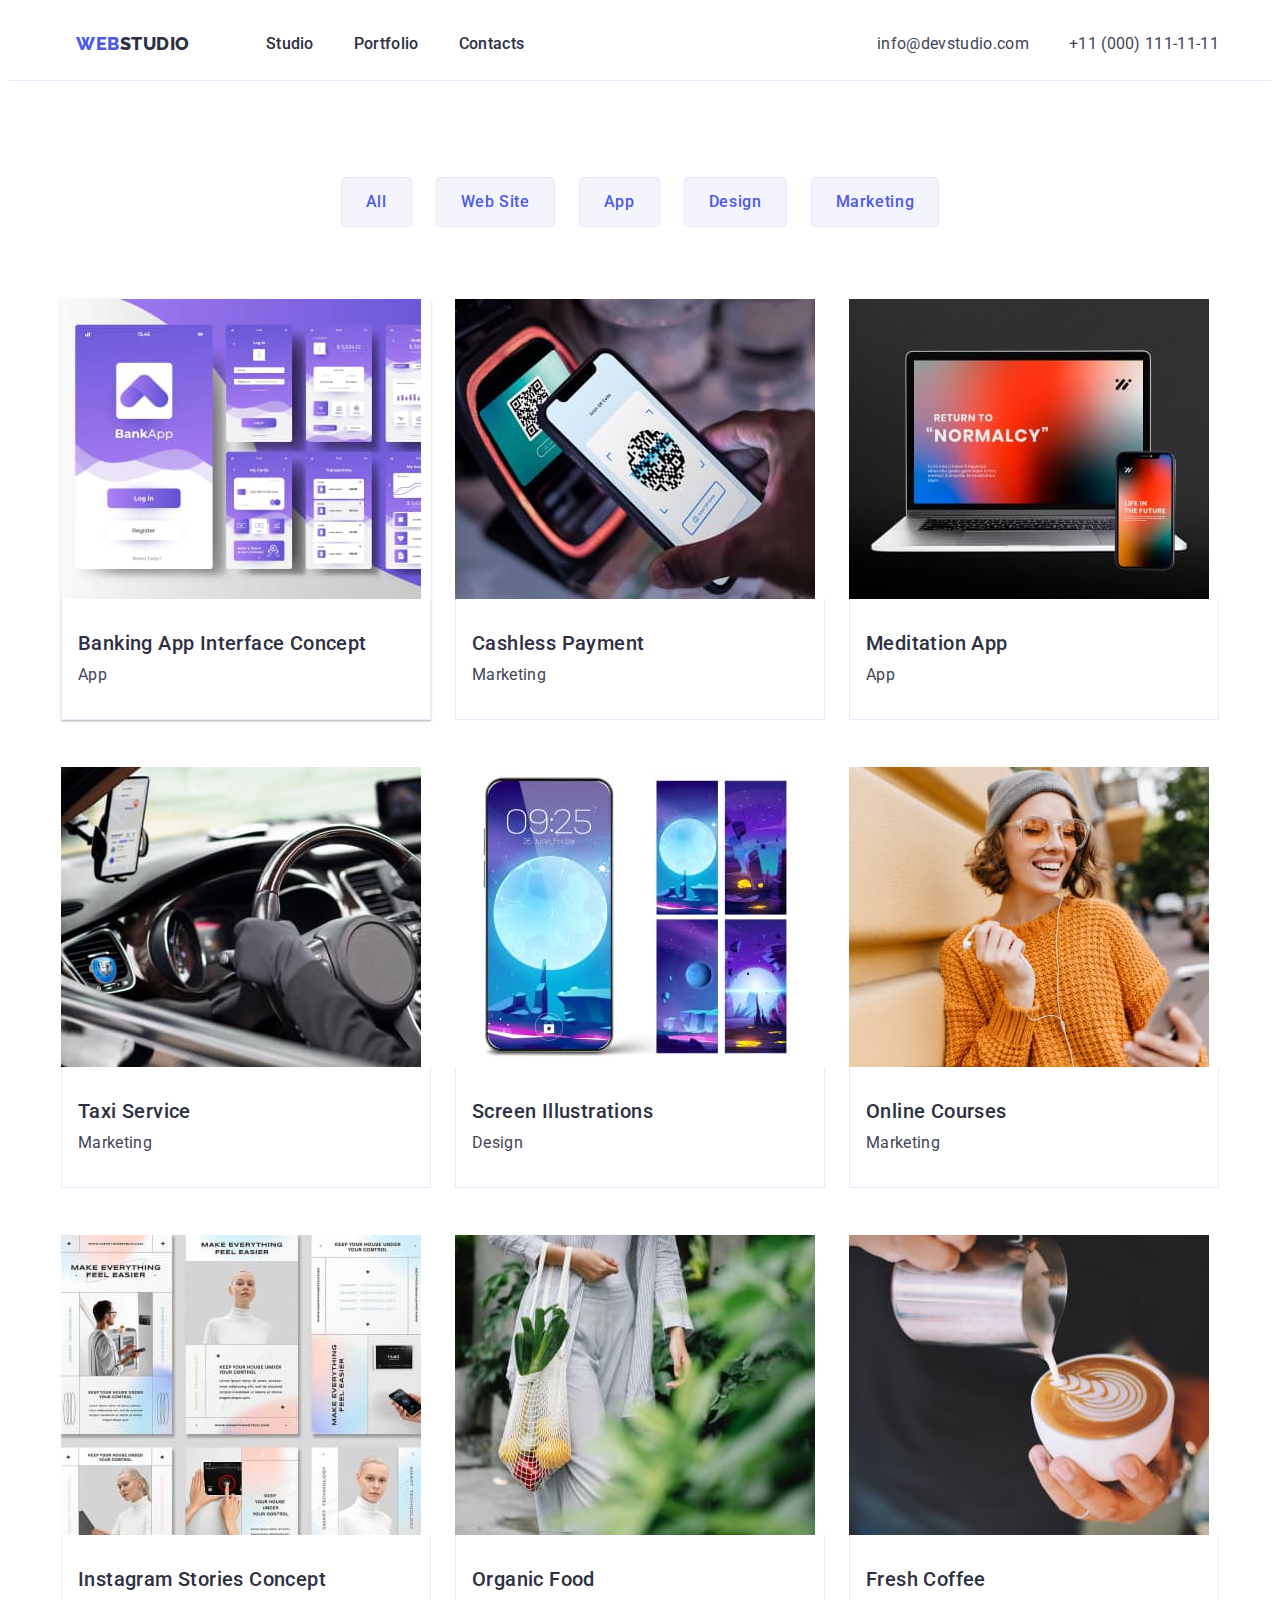
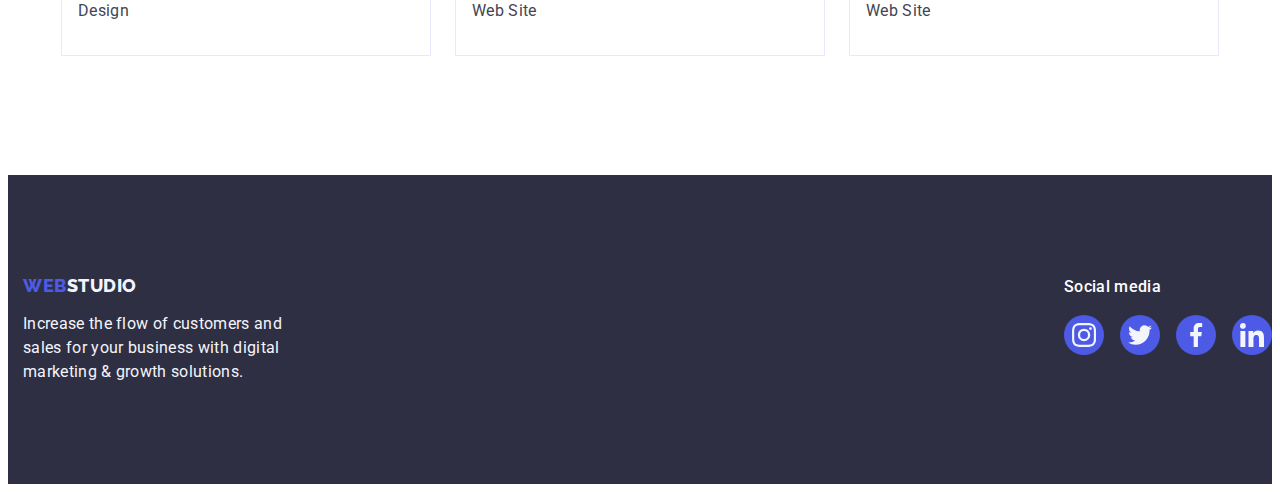
==== portfolio.html @ cdde1281 "продовження виконання дз" ====
<!DOCTYPE html>
<html lang="en">
  <head>
    <meta charset="UTF-8" />
    <meta name="viewport" content="width=device-width, initial-scale=1.0" />
    <title>Portfolio</title>
    <link
      rel="stylesheet"
      href="https://cdnjs.cloudflare.com/ajax/libs/modern-normalize/2.0.0/modern-normalize.min.css"
      integrity="sha512-4xo8blKMVCiXpTaLzQSLSw3KFOVPWhm/TRtuPVc4WG6kUgjH6J03IBuG7JZPkcWMxJ5huwaBpOpnwYElP/m6wg=="
      crossorigin="anonymous"
      referrerpolicy="no-referrer"
    />
    <link rel="stylesheet" href="./css/styles.css" />
    <link rel="preconnect" href="https://fonts.googleapis.com" />
    <link rel="preconnect" href="https://fonts.gstatic.com" crossorigin />
    <link
      href="https://fonts.googleapis.com/css2?family=Raleway:wght@800&family=Roboto:wght@400;500;700;900&display=swap"
      rel="stylesheet"
    />
  </head>
  <body>
    <!-- header -->
    <header class="header-box">
      <!-- navigation -->
      <div class="header-content container">
        <nav class="nav-box container">
          <a class="logo link" href="./index.html">Web<span class="logo-element">Studio</span></a>
          <ul class="nav-list list">
            <li>
              <a class="nav-link active link" href="./index.html">Studio</a>
            </li>
            <li>
              <a class="nav-link active link" href="./portfolio.html">Portfolio</a>
            </li>
            <li>
              <a class="nav-link active link" href="">Contacts</a>
            </li>
          </ul>
        </nav>

        <!-- contacts -->
        <address class="address">
          <ul class="list">
            <li class="address-items">
              <a class="address-link link" href="mailto:info@devstudio.com">info@devstudio.com</a>
            </li>
            <li>
              <a class="address-link link" href="tel:+110001111111">+11 (000) 111-11-11</a>
            </li>
          </ul>
        </address>
      </div>
    </header>

    <main>
      <section class="main-box">
        <div class="container">
          <h1 class="visually-hidden">Портфоліо</h1>
          <!-- filter -->
          <ul class="list-btn list">
            <li>
              <button class="filter-btn" type="button">All</button>
            </li>
            <li>
              <button class="filter-btn" type="button">Web Site</button>
            </li>
            <li>
              <button class="filter-btn" type="button">App</button>
            </li>
            <li>
              <button class="filter-btn" type="button">Design</button>
            </li>
            <li>
              <button class="filter-btn" type="button">Marketing</button>
            </li>
          </ul>

          <ul class="set-list list">
            <li class="set-items">
              <div set-box>
                <a href="" class="set-link link">
                  <img
                    src="./images/Portfolio-img/img1row1.jpg"
                    alt="Banking App Interface Concept"
                    width="360"
                  />
                  <div class="set-text">
                    <h2 class="main-title">Banking App Interface Concept</h2>
                    <p class="main-page">App</p>
                  </div>
                </a>
              </div>
            </li>
            <li class="set-items">
              <div set-box>
                <a href="" class="link">
                  <img
                    src="./images/Portfolio-img/img2row1.jpg"
                    alt="Cashless Payment"
                    width="360"
                  />
                  <div class="set-text">
                    <h2 class="main-title">Cashless Payment</h2>
                    <p class="main-page">Marketing</p>
                  </div>
                </a>
              </div>
            </li>
            <li class="set-items">
              <div set-box>
                <a href="" class="link">
                  <img src="./images/Portfolio-img/img3row1.jpg" alt="Meditation App" width="360" />
                  <div class="set-text">
                    <h2 class="main-title">Meditation App</h2>
                    <p class="main-page">App</p>
                  </div>
                </a>
              </div>
            </li>

            <li class="set-items">
              <div set-box>
                <a href="" class="link">
                  <img src="./images/Portfolio-img/img4row2.jpg" alt="Taxi Service" width="360" />
                  <div class="set-text">
                    <h2 class="main-title">Taxi Service</h2>
                    <p class="main-page">Marketing</p>
                  </div>
                </a>
              </div>
            </li>
            <li class="set-items">
              <div set-box>
                <a href="" class="link">
                  <img
                    src="./images/Portfolio-img/img5row2.jpg"
                    alt="Screen Illustrations"
                    width="360"
                  />
                  <div class="set-text">
                    <h2 class="main-title">Screen Illustrations</h2>
                    <p class="main-page">Design</p>
                  </div>
                </a>
              </div>
            </li>
            <li class="set-items">
              <div set-box>
                <a href="" class="link">
                  <img src="./images/Portfolio-img/img6row2.jpg" alt="Online Courses" width="360" />
                  <div class="set-text">
                    <h2 class="main-title">Online Courses</h2>
                    <p class="main-page">Marketing</p>
                  </div>
                </a>
              </div>
            </li>

            <li class="set-items">
              <div set-box>
                <a href="" class="link">
                  <img
                    src="./images/Portfolio-img/img7row3.jpg"
                    alt="Instagram Stories Concept"
                    width="360"
                  />
                  <div class="set-text">
                    <h2 class="main-title">Instagram Stories Concept</h2>
                    <p class="main-page">Design</p>
                  </div>
                </a>
              </div>
            </li>
            <li class="set-items">
              <div set-box>
                <a href="" class="link">
                  <img src="./images/Portfolio-img/img8row3.jpg" alt="Organic Food" width="360" />
                  <div class="set-text">
                    <h2 class="main-title">Organic Food</h2>
                    <p class="main-page">Web Site</p>
                  </div>
                </a>
              </div>
            </li>
            <li class="set-items">
              <div set-box>
                <a href="" class="link">
                  <img src="./images/Portfolio-img/img9row3.jpg" alt="Fresh Coffee" width="360" />
                  <div class="set-text">
                    <h2 class="main-title">Fresh Coffee</h2>
                    <p class="main-page">Web Site</p>
                  </div>
                </a>
              </div>
            </li>
          </ul>
        </div>
      </section>
    </main>

    <footer class="foot">
      <div class="footer-content">
        <div class="footer-box container">
          <a class="logo-foot link" href="./index.html"
            >Web<span class="word-color">Studio</span></a
          >
          <p class="foot-page"
            >Increase the flow of customers and sales for your business with digital marketing &
            growth solutions.</p
          >
        </div>
        <div class="">
          <p class="social-page">Social media</p>
          <ul class="footer-list list">
            <li class="footer-item">
              <a class="footer-link" href="" target="_blank" rel="noopener no-referrer">
                <svg class="footer-icon" width="24px" height="24px">
                  <use href="./images/icons.svg#icon-instagram"></use>
                </svg>
              </a>
            </li>
            <li class="footer-item">
              <a class="footer-link" href="" target="_blank" rel="noopener no-referrer">
                <svg class="footer-icon" width="24px" height="24px">
                  <use href="./images/icons.svg#icon-twitter"></use>
                </svg>
              </a>
            </li>
            <li class="footer-item">
              <a class="footer-link" href="" target="_blank" rel="noopener no-referrer">
                <svg class="footer-icon" width="24px" height="24px">
                  <use href="./images/icons.svg#icon-facebook"></use>
                </svg>
              </a>
            </li>
            <li class="footer-item">
              <a class="footer-link" href="" target="_blank" rel="noopener no-referrer">
                <svg class="footer-icon" width="24px" height="24px">
                  <use href="./images/icons.svg#icon-linkedin"></use>
                </svg>
              </a>
            </li>
          </ul>
        </div>
      </div>
    </footer>
  </body>
</html>
---- css/styles.css ----
:root {
  --dark: #2e2f42;
  --text: #434455;
  --main-background-color: #e5e5e5;
  --light: #f4f4fd;
  --white-background: #ffffff;
  --primary-brand: #4d5ae5;
  --pressed-state: #404bbf;
  --cornflower: #e7e9fc;
  --lightslate: #8e8f99;
  --grey: rgba(46, 47, 66, 0.7);
  --ocean: #404bbf;
  --pressed-state-icon: #31d0aa;
}

h1,
h2,
h3,
h4,
h5,
h6,
p,
ul {
  margin: 0;
  padding: 0;
}

body {
  font-family: 'Roboto', sans-serif;
  color: var(--text);
  background-color: var(--white-background);
}
.container {
  width: 1158px;
  margin: 0 auto;
  padding-right: 15px;
  padding-left: 15px;
}
img {
  display: block;
}
.logo {
  font-family: 'Raleway', sans-serif;
  font-style: normal;
  font-weight: 800;
  font-size: 18px;
  line-height: 1.17;
  letter-spacing: 0.03em;
  text-transform: uppercase;
  color: var(--primary-brand);
  margin-right: 76px;
}
.logo-element {
  color: var(--dark);
}
.logo-foot {
  font-family: 'Raleway', sans-serif;
  font-style: normal;
  font-weight: 800;
  font-size: 18px;
  line-height: 1.17;
  letter-spacing: 0.03em;
  text-transform: uppercase;
  color: var(--primary-brand);
  display: inline-block;
  margin-bottom: 16px;
}
.link {
  text-decoration: none;
}
.nav-box {
  display: flex;
  align-items: center;
  flex-direction: row;
}
.nav-link {
  font-weight: 500;
  font-size: 16px;
  line-height: 1.5;
  letter-spacing: 0.02em;
  color: var(--dark);
  margin-right: 40px;
  padding: 24px 0;
  position: relative;
  /*  
  transition-property: color;
  transition-duration: 250ms;
  transition-timing-function: cubic-bezier(0.4, 0, 0.2, 1);
*/
}
.nav-link:last-child {
  margin-right: 0;
}
.nav-link:hover,
.nav-link:focus {
  color: var(--pressed-state);
}
.nav-link.active::after {
  content: '';
  position: absolute;
  bottom: -1px;
  left: 0;
  height: 4px;
  display: block;
  transition: color 250ms cubic-bezier(0.4, 0, 0.2, 1);
  border-radius: 2px;
  background-color: var(--pressed-state);
}

.list {
  list-style-type: none;
  display: flex;
}
.address {
  font-style: normal;
  align-self: center;
  flex-shrink: 0;
}
.address-link {
  font-size: 16px;
  line-height: 1.5;
  font-weight: 400;
  letter-spacing: 0.02em;
  color: var(--text);
}
.address-link:hover,
.address-link:focus {
  color: var(--pressed-state);
}
.address-items {
  margin-right: 40px;
  align-items: baseline;
}
.address-items:last-child {
  margin-right: 0;
}

/* main */
.main {
  background-color: var(--main-background-color);
}
.hero {
  background-color: var(--dark);
  padding: 188px 0;
  margin: 0 auto;
  max-width: 1440px;
  background-image: linear-gradient(var(--grey), var(--grey)), url(../images/people-office.jpg);
  background-repeat: no-repeat;
  background-position: center;
  background-size: cover;
  text-align: center;
}
.hero-title {
  font-weight: 700;
  font-size: 56px;
  line-height: 1.07;
  text-align: center;
  letter-spacing: 0.02em;
  color: var(--white-background);
  display: block;
  max-width: 496px;
  height: 120px;
  margin-right: auto;
  margin-left: auto;
  margin-bottom: 48px;
}

.btn {
  font-family: 'Roboto', sans-serif;
  font-style: normal;
  font-weight: 500;
  font-size: 16px;
  line-height: 1.5;
  letter-spacing: 0.04em;
  background: var(--primary-brand);
  color: var(--white-background);
  cursor: pointer;
  display: block;
  margin: 0 auto;
  min-width: 169px;
  height: 56px;
  border: none;
  border-radius: 4px;
}
.btn:hover,
.btn:focus {
  background-color: var(--pressed-state);
}
.visually-hidden {
  position: absolute;
  width: 1px;
  height: 1px;
  margin: -1px;
  border: 0;
  padding: 0;

  white-space: nowrap;
  clip-path: inset(100%);
  clip: rect(0 0 0 0);
  overflow: hidden;
}
.feature {
  padding: 120px 0;
}
.feature-list {
  display: flex;
  gap: 24px;
}
.feature-list:last-child {
  margin-right: 0;
}
.feature-items {
  width: calc((100% - 72px) / 4);
  gap: 24px;
}
.feature-title {
  font-weight: 500;
  font-size: 20px;
  line-height: 1.2;
  letter-spacing: 0.02em;
  color: var(--dark);
  margin-bottom: 8px;
}
.feature-page {
  font-size: 16px;
  line-height: 1.5;
  letter-spacing: 0.02em;
  color: var(--text);
}
.feature-icons {
  width: 264px;
  height: 112px;
  display: flex;
  justify-content: center;
  align-items: center;
  flex-shrink: 0;
  border-radius: 4px;
  background-color: var(--light);
  margin-bottom: 8px;
}
.work {
  padding-bottom: 120px;
}
.work-title {
  font-size: 36px;
  line-height: 1.11;
  text-align: center;
  letter-spacing: 0.02em;
  text-transform: capitalize;
  color: var(--dark);
  margin-bottom: 72px;
}
.work-items {
  margin-right: 24px;
  gap: 24px;
}
.work-items:last-child {
  margin-right: 0;
}
.work-img {
  width: calc((100% - 48px) / 3);
}
.team {
  background-color: var(--light);
  padding: 120px 0;
  display: flex;
}
.team-title {
  font-size: 36px;
  line-height: 1.11;
  text-align: center;
  letter-spacing: 0.02em;
  text-transform: capitalize;
  color: var(--dark);
  margin-bottom: 72px;
}
.fon {
  background-color: var(--white-background);
  width: calc((100% - 72px) / 4);
  border-radius: 0px 0px 4px 4px;
  box-shadow: 0px 1px 6px rgba(46, 47, 66, 0.08), 0px 1px 1px rgba(46, 47, 66, 0.16),
    0px 2px 1px rgba(46, 47, 66, 0.08);
}
.employe {
  padding-top: 32px;
  padding-bottom: 32px;
}
.team-name {
  font-weight: 500;
  font-size: 20px;
  line-height: 1.2;
  letter-spacing: 0.02em;
  color: var(--dark);
  text-align: center;
  margin-bottom: 8px;
}
.team-page {
  font-size: 16px;
  line-height: 1.5;
  letter-spacing: 0.02em;
  color: var(--text);
  text-align: center;
  margin-bottom: 8px;
}
.social-list {
  display: flex;
  gap: 24px;
  justify-content: center;
}
.social-link {
  /*  */
  width: 100%;
  height: 100%;
  background-color: var(--primary-brand);
  border-radius: 50%;
  display: flex;
  align-items: center;
  justify-content: center;

  /*  
  padding: 12px;
*/
}
.social-link:hover,
.social-link:focus {
  background-color: var(--ocean);
}
.social-item {
  width: 40px;
  height: 40px;
}

.social-icon {
  /*  
  color: var(--light);
  border-radius: 50%;
  padding: 12px;
*/
  fill: var(--light);
}

/* portfolio-html */
.main-box {
  padding: 96px 0 120px 0;
}
.list-btn {
  justify-content: center;
  gap: 24px;
  margin-bottom: 72px;
}
.list-btn:last-child {
  margin-right: 0;
}
.filter-btn {
  font-family: 'Roboto', sans-serif;
  font-weight: 500;
  font-size: 16px;
  line-height: 1.5;
  text-align: center;
  letter-spacing: 0.04em;
  cursor: pointer;
  color: var(--primary-brand);
  background-color: var(--light);
  padding: 12px 24px;
  border: 1px solid var(--cornflower);
  border-radius: 4px;
  transition: color 250ms cubic-bezier(0.4, 0, 0.2, 1),
    background-color 250ms cubic-bezier(0.4, 0, 0.2, 1),
    border-color 250ms cubic-bezier(0.4, 0, 0.2, 1), box-shadow 250ms cubic-bezier(0.4, 0, 0.2, 1);
}
.filter-btn:hover,
.filter-btn:focus {
  color: var(--white-background);
  background-color: var(--pressed-state);
  border: 1px solid transparent;
  box-shadow: зі значенням 0px 3px 1px rgba(0, 0, 0, 0.1), 0px 2px 1px rgba(0, 0, 0, 0.08),
    0px 2px 2px rgba(0, 0, 0, 0.12);
}

.set-box {
  position: relative;
  overflow: hidden;
}
.set-list {
  flex-wrap: wrap;
  column-gap: 24px;
  row-gap: 48px;
  padding: 0;
}
.set-items {
  width: calc((100% - 48px) / 3);
  height: 420px;
  flex-direction: column;
  align-items: flex-start;
  flex-shrink: 0;
  background: var(--white-background);
}
.set-link {
  display: block;
  box-shadow: 0px 1px 6px rgba(46, 47, 66, 0.08), 0px 1px 1px rgba(46, 47, 66, 0.16),
    0px 2px 1px rgba(46, 47, 66, 0.08);
  transition: box-shadow 250ms cubic-bezier(0.4, 0, 0.2, 1);
}
.set-text {
  padding: 32px 16px;
  flex-direction: column;
  justify-content: center;
  align-items: flex-start;
  gap: 8px;
  align-self: stretch;
  border: 1px solid var(--cornflower);
  border-top: none;
  margin-bottom: 8px;
}
.main-title {
  font-weight: 500;
  font-size: 20px;
  line-height: 1.2;
  letter-spacing: 0.02em;
  color: var(--dark);
  margin-bottom: 8px;
}
.main-page {
  font-size: 16px;
  line-height: 1.5;
  letter-spacing: 0.02em;
  color: var(--text);
  /*
  position: absolute;
  top: 0;
  padding: 40px 32px;
    
  background-color: var(--primary-brand);
  height: 100%;
  width: 100%;
  transform: translateY(100%);
  transition: transform 250ms cubic-bezier(0.4, 0, 0.2, 1);
*/
}
.main-page:hover {
}
.team-box {
  flex-wrap: wrap;
  flex-shrink: 0;
  gap: 24px;
}
.team-box:last-child {
  margin-right: 0;
}

.customers {
  /*  */
  display: block;
  padding-top: 120px;
  padding-bottom: 120px;
}

.customers-title {
  font-size: 36px;
  line-height: 1.11;
  color: var(--dark);
  margin-bottom: 72px;
  text-align: center;
  letter-spacing: 0.02em;
  text-transform: capitalize;
  color: var(--dark);

  /*  
  margin-bottom: 72px;
  padding-top: 120px;
*/
}
.customers-list {
  display: flex;
  gap: 24px;

  /*  
  flex-wrap: wrap;
  flex-shrink: 0;
  gap: 24px;
  align-items: center;
  justify-content: center;
  padding-bottom: 120px;
*/
}
.customers-item {
  width: calc((100% - 120px) / 6);
  height: 88px;

  /*  
  display: flex;
  flex-shrink: 0;
  padding: 16px, 32px;
  border-radius: 4px;
  border: 1px solid var(--lightslate);
*/
}

.customers-link {
  display: flex;
  width: 100%;
  height: 100%;
  border: 1px solid var(--lightslate);
  border-radius: 4px;
  justify-content: center;
  align-items: center;
  color: var(--lightslate);

  /*  
  transition: var(--lightslate) 250ms cubic-bezier(0.4, 0, 0.2, 1),
    color 250ms cubic-bezier(0.4, 0, 0.2, 1);
*/
}
.customers-link:hover,
.customers-link:focus {
  border-color: var(--pressed-state);
  color: var(--pressed-state);
}

.customers-icon {
  fill: currentColor;
}

/* footer */
.foot {
  background-color: var(--dark);
  padding: 100px 0;
}
.footer-content {
  display: flex;
  align-items: baseline;
}
.footer-box {
  margin-right: 120px;
}
.social-page {
  font-weight: 500;
  font-size: 16px;
  line-height: 1.5;
  letter-spacing: 0.02em;
  color: var(--white-background);
  margin-bottom: 16px;
}

.word-color {
  color: var(--light);
}
.foot-page {
  font-style: normal;
  font-size: 16px;
  line-height: 1.5;
  letter-spacing: 0.02em;
  color: var(--light);
  max-width: 264px;
}
.footer-list {
  display: flex;
  gap: 16px;
}
.footer-item {
  width: 40px;
  height: 40px;
}
.footer-link {
  width: 100%;
  height: 100%;
  background-color: var(--primary-brand);
  border-radius: 50%;
  display: flex;
  align-items: center;
  justify-content: center;
}
.footer-link:hover,
.footer-link:focus {
  background-color: var(--pressed-state-icon);
}
.footer-icon {
  fill: var(--light);
}

.header-box {
  border-bottom: 1px solid var(--cornflower);
  display: flex;
}
.header-content {
  display: flex;
  flex-direction: row;
  justify-content: space-between;
  padding-right: 15px;
  padding-left: 15px;
}

.nav-list {
  display: flex;
  align-items: center;
  padding: 24px 0;
  gap: 40px;
}

/* Modal window */
.backdrops {
  position: fixed;
  top: 0;
  left: 0;
  width: 100%;
  height: 100%;
  background-color: rgba(46, 47, 66, 0.4);
  transition: opacity 250ms cubic-bezier(0.4, 0, 0.2, 1),
    visibility 250ms cubic-bezier(0.4, 0, 0.2, 1);
}
.is-hidden {
  opacity: 0;
  visibility: hidden;

  pointer-events: none;
}
.modal {
  position: absolute;
  top: 50%;
  left: 50%;
  transform: translate(-50%, -50%) scale(1);
  width: 408px;
  min-height: 584px;
  background: #fcfcfc;
  box-shadow: 0px 1px 1px rgba(0, 0, 0, 0.14), 0px 1px 3px rgba(0, 0, 0, 0.12),
    0px 2px 1px rgba(0, 0, 0, 0.2);
  border-radius: 4px;
  transition: transform 250ms cubic-bezier(0.4, 0, 0.2, 1);
}
.modal-button {
  position: absolute;
  top: 24px;
  right: 24px;
  width: 24px;
  height: 24px;
  border-radius: 50%;
  display: flex;
  align-items: center;
  justify-content: center;
  background-color: #e7e9fc;
  border: 1px solid rgba(0, 0, 0, 0.1);
  padding: 0;
  cursor: pointer;
  transition: background-color 250ms cubic-bezier(0.4, 0, 0.2, 1),
    border 250ms cubic-bezier(0.4, 0, 0.2, 1);
}
.modal-button:hover,
.modal-button:focus {
  background-color: var(--pressed-state);
  border: none;
}
.modal-icon {
  transition: fill 250ms cubic-bezier(0.4, 0, 0.2, 1);
}
.modal-icon:hover,
.modal-icon:focus {
  fill: #ffffff;
}
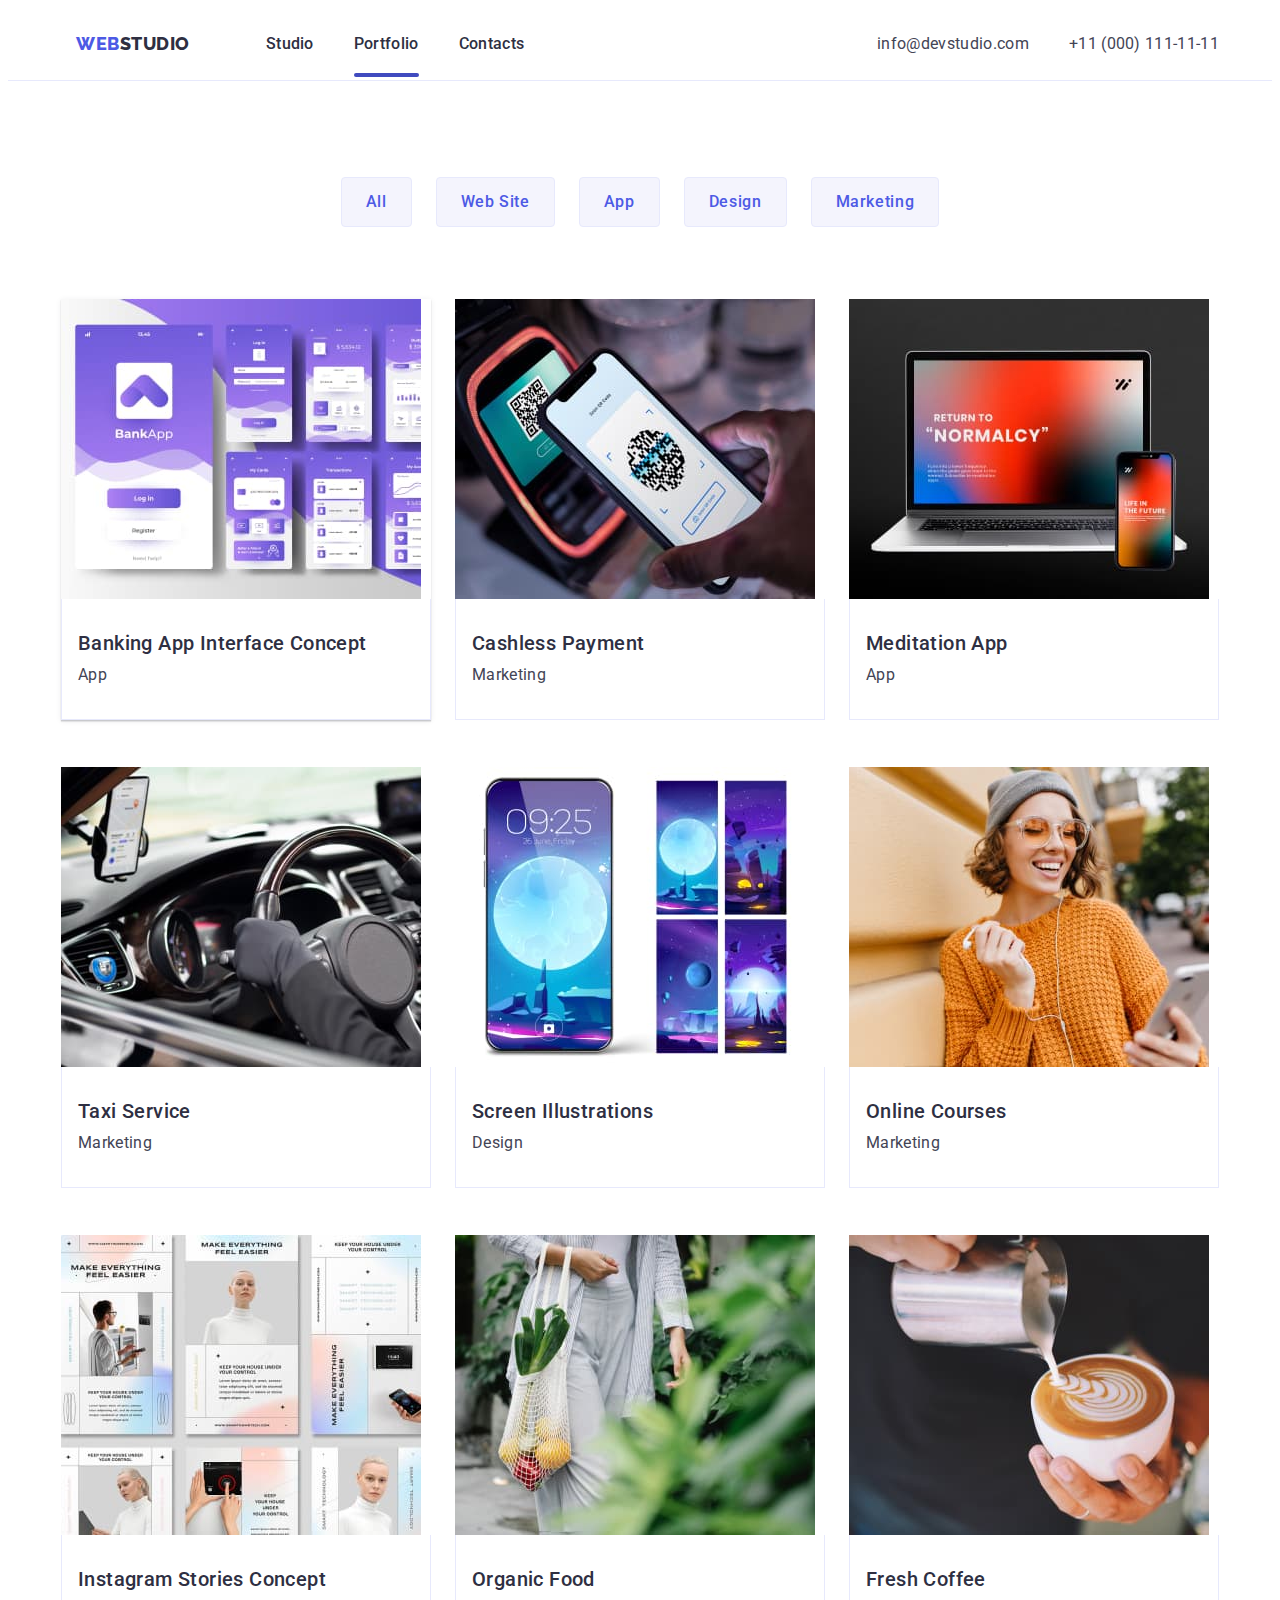
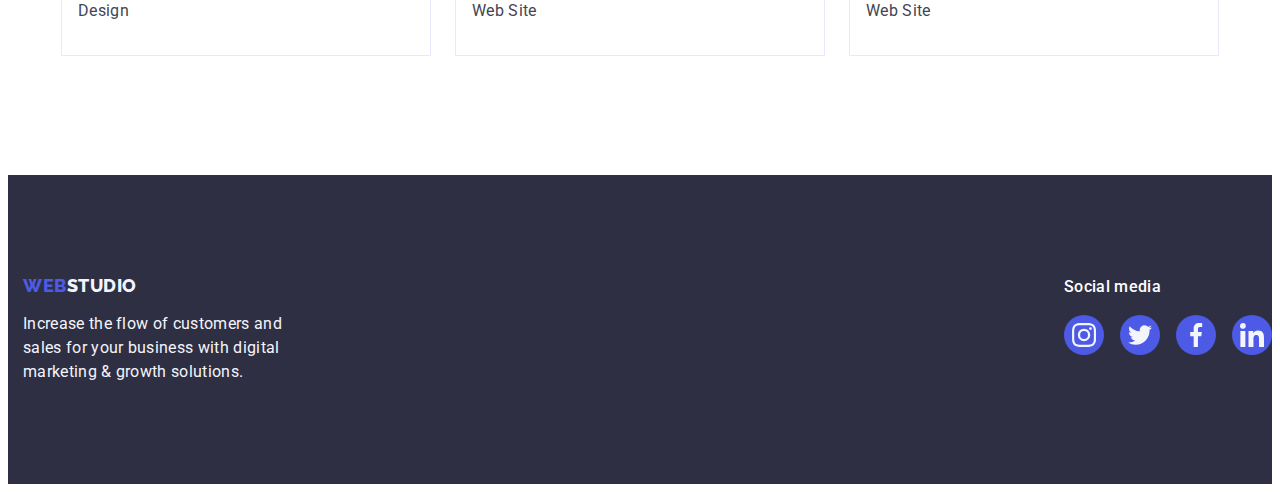
==== commit 9ca3f7de: "доолрацювання" ====
--- a/portfolio.html
+++ b/portfolio.html
@@ -28,13 +28,13 @@
           <a class="logo link" href="./index.html">Web<span class="logo-element">Studio</span></a>
           <ul class="nav-list list">
             <li>
-              <a class="nav-link active link" href="./index.html">Studio</a>
+              <a class="nav-link link" href="./index.html">Studio</a>
             </li>
             <li>
               <a class="nav-link active link" href="./portfolio.html">Portfolio</a>
             </li>
             <li>
-              <a class="nav-link active link" href="">Contacts</a>
+              <a class="nav-link link" href="">Contacts</a>
             </li>
           </ul>
         </nav>
--- a/css/styles.css
+++ b/css/styles.css
@@ -88,6 +88,16 @@
   transition-timing-function: cubic-bezier(0.4, 0, 0.2, 1);
 */
 }
+.nav-link::after {
+  content: ;
+
+  display: block;
+  width: 100%;
+  height: 4px;
+  background: var(--ocean);
+  border-radius: 2px;
+}
+
 .nav-link:last-child {
   margin-right: 0;
 }
@@ -98,13 +108,21 @@
 .nav-link.active::after {
   content: '';
   position: absolute;
-  bottom: -1px;
+  bottom: 0;
   left: 0;
+  /*  
   height: 4px;
   display: block;
   transition: color 250ms cubic-bezier(0.4, 0, 0.2, 1);
   border-radius: 2px;
   background-color: var(--pressed-state);
+*/
+}
+.nav-list {
+  display: flex;
+  align-items: center;
+  padding: 24px 0;
+  gap: 40px;
 }
 
 .list {
@@ -505,7 +523,8 @@
   justify-content: center;
   align-items: center;
   color: var(--lightslate);
-
+  transition: border-color 250ms cubic-bezier(0.4, 0, 0.2, 1),
+    color 250ms cubic-bezier(0.4, 0, 0.2, 1);
   /*  
   transition: var(--lightslate) 250ms cubic-bezier(0.4, 0, 0.2, 1),
     color 250ms cubic-bezier(0.4, 0, 0.2, 1);
@@ -569,6 +588,7 @@
   display: flex;
   align-items: center;
   justify-content: center;
+  transition: background-color 250ms cubic-bezier(0.4, 0, 0.2, 1);
 }
 .footer-link:hover,
 .footer-link:focus {
@@ -597,7 +617,7 @@
   gap: 40px;
 }
 
-/* Modal window */
+/* Modal style */
 .backdrops {
   position: fixed;
   top: 0;
@@ -608,12 +628,13 @@
   transition: opacity 250ms cubic-bezier(0.4, 0, 0.2, 1),
     visibility 250ms cubic-bezier(0.4, 0, 0.2, 1);
 }
+
 .is-hidden {
   opacity: 0;
   visibility: hidden;
-
   pointer-events: none;
 }
+
 .modal {
   position: absolute;
   top: 50%;
@@ -627,6 +648,7 @@
   border-radius: 4px;
   transition: transform 250ms cubic-bezier(0.4, 0, 0.2, 1);
 }
+
 .modal-button {
   position: absolute;
   top: 24px;
@@ -644,14 +666,17 @@
   transition: background-color 250ms cubic-bezier(0.4, 0, 0.2, 1),
     border 250ms cubic-bezier(0.4, 0, 0.2, 1);
 }
+
 .modal-button:hover,
 .modal-button:focus {
   background-color: var(--pressed-state);
   border: none;
 }
+
 .modal-icon {
   transition: fill 250ms cubic-bezier(0.4, 0, 0.2, 1);
 }
+
 .modal-icon:hover,
 .modal-icon:focus {
   fill: #ffffff;
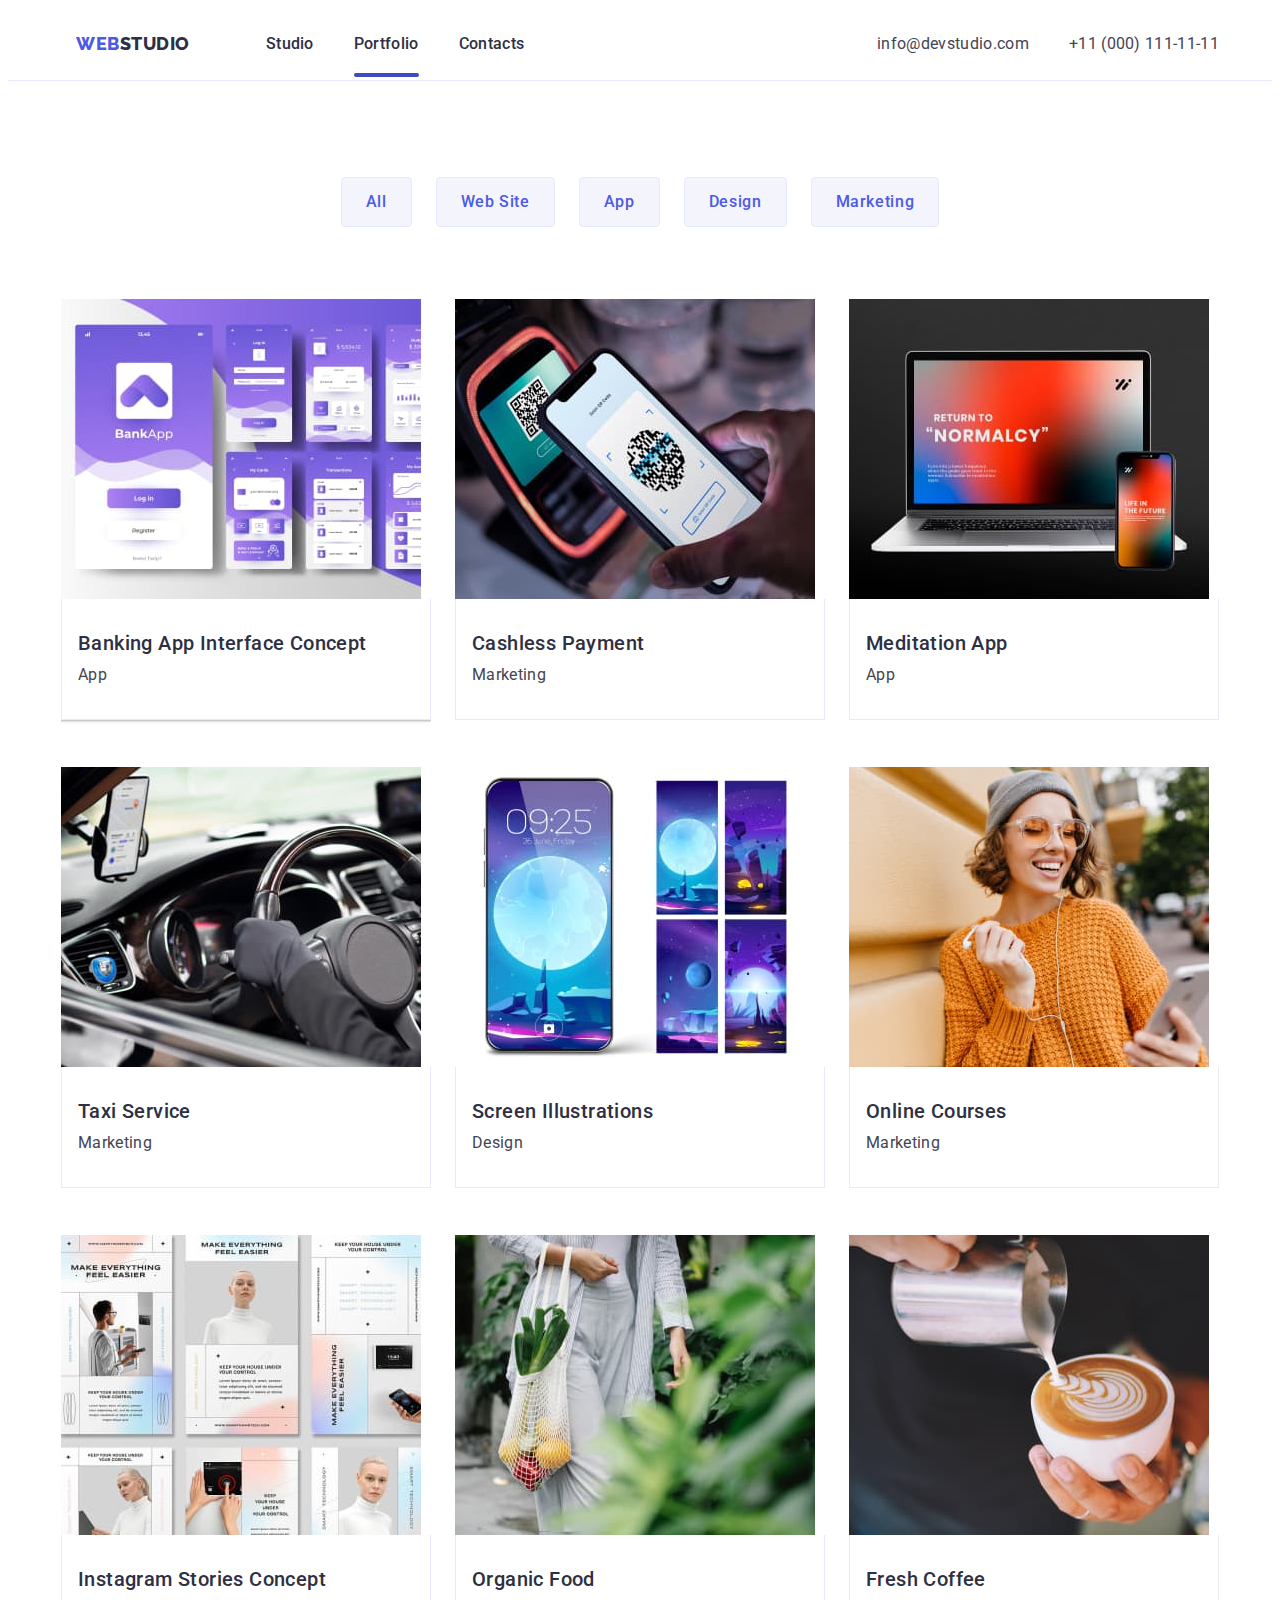
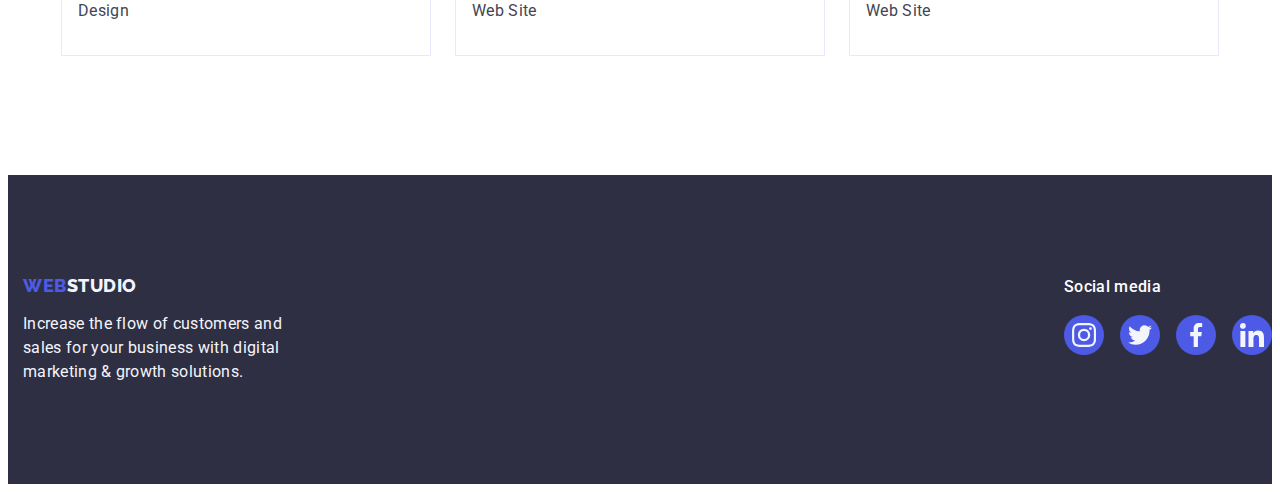
==== commit 7eb778b3: "виправлення" ====
--- a/portfolio.html
+++ b/portfolio.html
@@ -78,7 +78,7 @@
 
           <ul class="set-list list">
             <li class="set-items">
-              <div set-box>
+              <div class="set-box">
                 <a href="" class="set-link link">
                   <img
                     src="./images/Portfolio-img/img1row1.jpg"
@@ -93,7 +93,7 @@
               </div>
             </li>
             <li class="set-items">
-              <div set-box>
+              <div class="set-box">
                 <a href="" class="link">
                   <img
                     src="./images/Portfolio-img/img2row1.jpg"
@@ -108,7 +108,7 @@
               </div>
             </li>
             <li class="set-items">
-              <div set-box>
+              <div class="set-box">
                 <a href="" class="link">
                   <img src="./images/Portfolio-img/img3row1.jpg" alt="Meditation App" width="360" />
                   <div class="set-text">
@@ -120,7 +120,7 @@
             </li>
 
             <li class="set-items">
-              <div set-box>
+              <div class="set-box">
                 <a href="" class="link">
                   <img src="./images/Portfolio-img/img4row2.jpg" alt="Taxi Service" width="360" />
                   <div class="set-text">
@@ -131,7 +131,7 @@
               </div>
             </li>
             <li class="set-items">
-              <div set-box>
+              <div class="set-box">
                 <a href="" class="link">
                   <img
                     src="./images/Portfolio-img/img5row2.jpg"
@@ -146,7 +146,7 @@
               </div>
             </li>
             <li class="set-items">
-              <div set-box>
+              <div class="set-box">
                 <a href="" class="link">
                   <img src="./images/Portfolio-img/img6row2.jpg" alt="Online Courses" width="360" />
                   <div class="set-text">
@@ -158,7 +158,7 @@
             </li>
 
             <li class="set-items">
-              <div set-box>
+              <div class="set-box">
                 <a href="" class="link">
                   <img
                     src="./images/Portfolio-img/img7row3.jpg"
@@ -173,7 +173,7 @@
               </div>
             </li>
             <li class="set-items">
-              <div set-box>
+              <div class="set-box">
                 <a href="" class="link">
                   <img src="./images/Portfolio-img/img8row3.jpg" alt="Organic Food" width="360" />
                   <div class="set-text">
@@ -184,7 +184,7 @@
               </div>
             </li>
             <li class="set-items">
-              <div set-box>
+              <div class="set-box">
                 <a href="" class="link">
                   <img src="./images/Portfolio-img/img9row3.jpg" alt="Fresh Coffee" width="360" />
                   <div class="set-text">
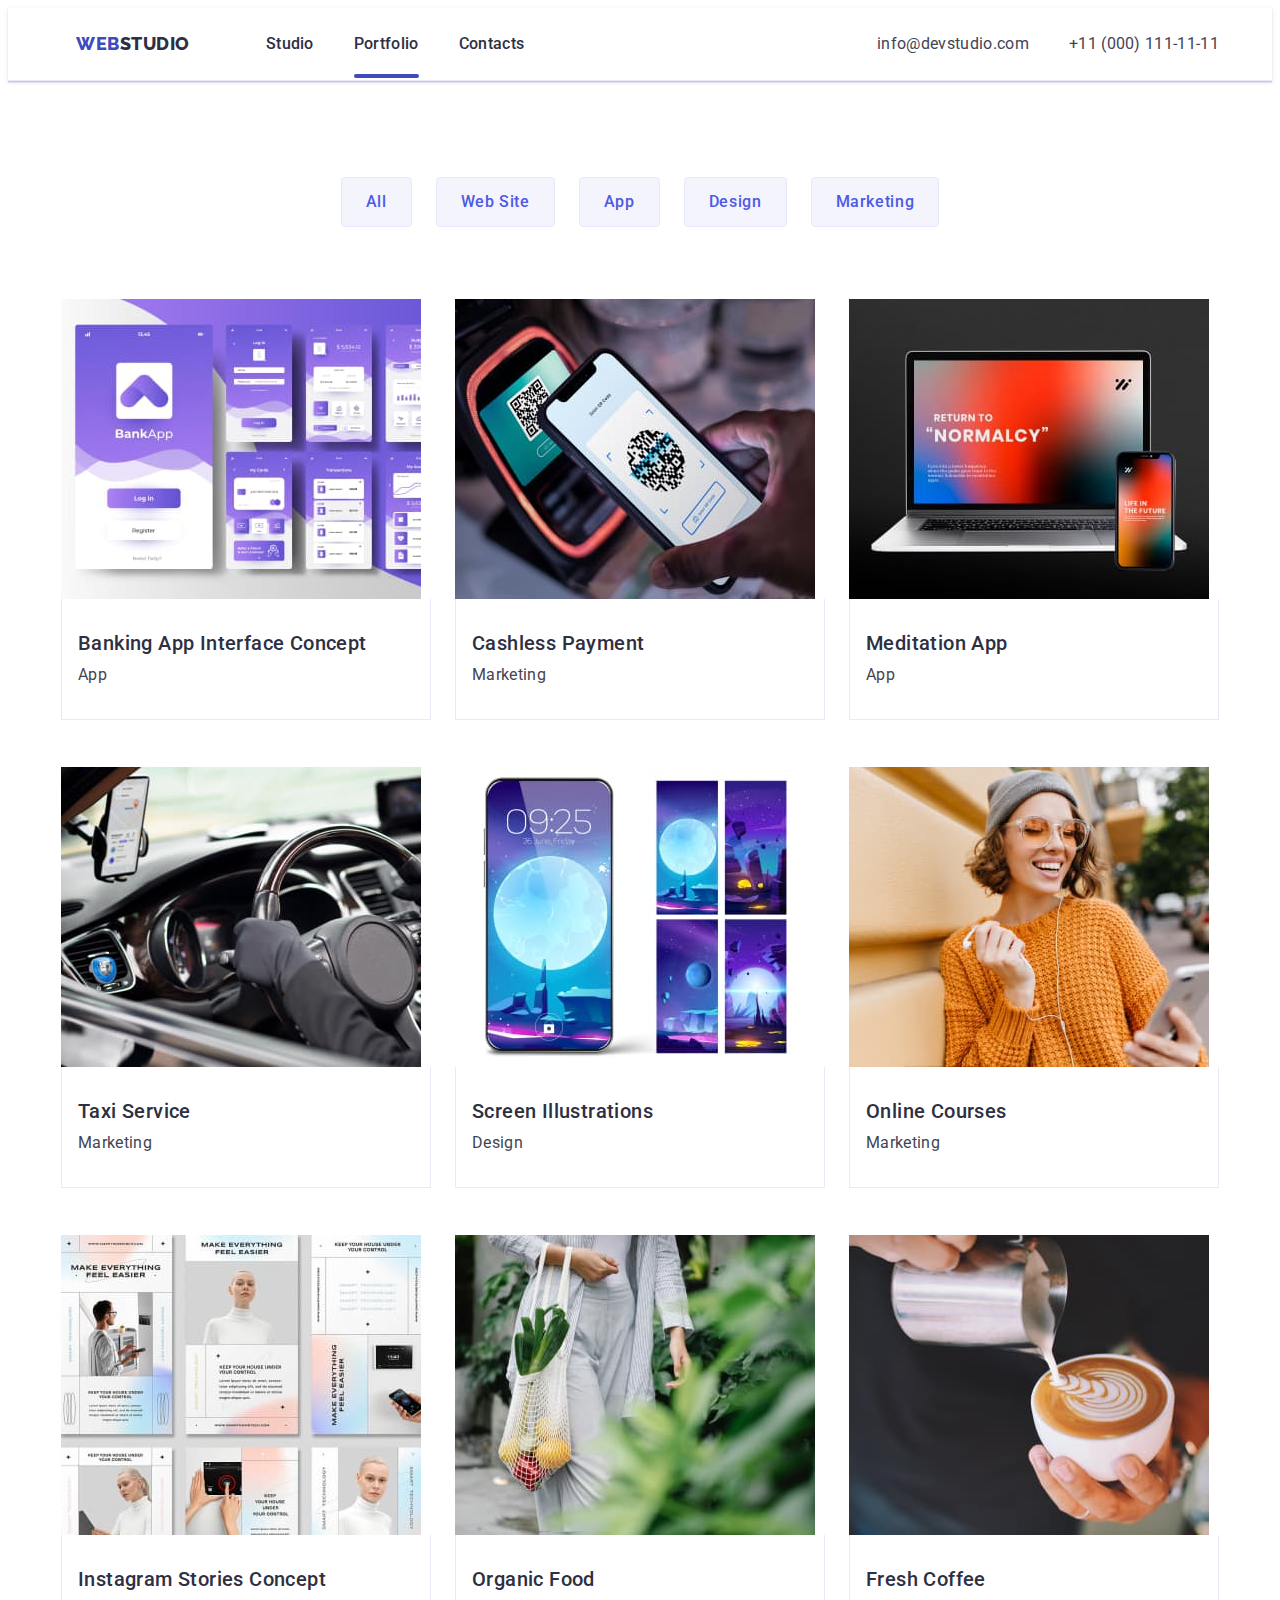
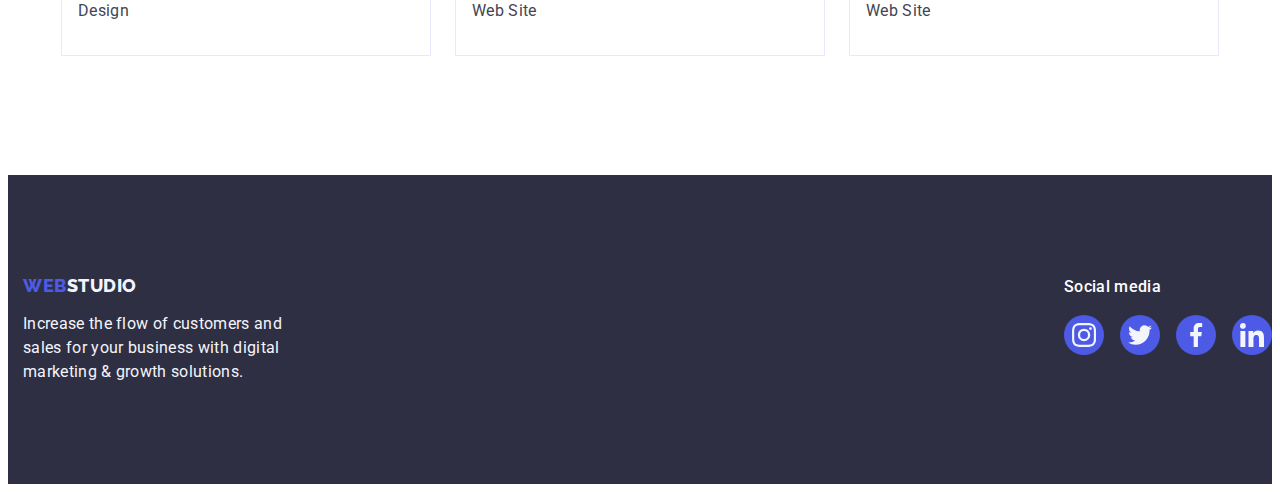
==== commit 72976f2b: "продовження дз" ====
--- a/portfolio.html
+++ b/portfolio.html
@@ -80,11 +80,17 @@
             <li class="set-items">
               <div class="set-box">
                 <a href="" class="set-link link">
-                  <img
-                    src="./images/Portfolio-img/img1row1.jpg"
-                    alt="Banking App Interface Concept"
-                    width="360"
-                  />
+                  <div class="picture">
+                    <img
+                      src="./images/Portfolio-img/img1row1.jpg"
+                      alt="Banking App Interface Concept"
+                      width="360"
+                    />
+                    <p class="picture-text"
+                      >14 Stylish and User-Friendly App Design Concepts · Task Manager App · Calorie
+                      Tracker App · Exotic Fruit Ecommerce App · Cloud Storage App</p
+                    >
+                  </div>
                   <div class="set-text">
                     <h2 class="main-title">Banking App Interface Concept</h2>
                     <p class="main-page">App</p>
@@ -215,28 +221,28 @@
           <ul class="footer-list list">
             <li class="footer-item">
               <a class="footer-link" href="" target="_blank" rel="noopener no-referrer">
-                <svg class="footer-icon" width="24px" height="24px">
+                <svg class="footer-icon" width="24" height="24">
                   <use href="./images/icons.svg#icon-instagram"></use>
                 </svg>
               </a>
             </li>
             <li class="footer-item">
               <a class="footer-link" href="" target="_blank" rel="noopener no-referrer">
-                <svg class="footer-icon" width="24px" height="24px">
+                <svg class="footer-icon" width="24" height="24">
                   <use href="./images/icons.svg#icon-twitter"></use>
                 </svg>
               </a>
             </li>
             <li class="footer-item">
               <a class="footer-link" href="" target="_blank" rel="noopener no-referrer">
-                <svg class="footer-icon" width="24px" height="24px">
+                <svg class="footer-icon" width="24" height="24">
                   <use href="./images/icons.svg#icon-facebook"></use>
                 </svg>
               </a>
             </li>
             <li class="footer-item">
               <a class="footer-link" href="" target="_blank" rel="noopener no-referrer">
-                <svg class="footer-icon" width="24px" height="24px">
+                <svg class="footer-icon" width="24" height="24">
                   <use href="./images/icons.svg#icon-linkedin"></use>
                 </svg>
               </a>
--- a/css/styles.css
+++ b/css/styles.css
@@ -30,15 +30,40 @@
   color: var(--text);
   background-color: var(--white-background);
 }
+
 .container {
   width: 1158px;
   margin: 0 auto;
   padding-right: 15px;
   padding-left: 15px;
 }
+
 img {
   display: block;
 }
+
+.header-box {
+  border-bottom: 1px solid var(--cornflower);
+  display: flex;
+  box-shadow: 0px 2px 1px rgba(46, 47, 66, 0.08), 0px 1px 1px rgba(46, 47, 66, 0.16),
+    0px 1px 6px rgba(46, 47, 66, 0.08);
+}
+
+.header-content {
+  display: flex;
+  flex-direction: row;
+  justify-content: space-between;
+  padding-right: 15px;
+  padding-left: 15px;
+}
+
+.nav-list {
+  display: flex;
+  align-items: center;
+  padding: 24px 0;
+  gap: 40px;
+}
+
 .logo {
   font-family: 'Raleway', sans-serif;
   font-style: normal;
@@ -47,12 +72,14 @@
   line-height: 1.17;
   letter-spacing: 0.03em;
   text-transform: uppercase;
-  color: var(--primary-brand);
+  color: var(--ocean);
   margin-right: 76px;
 }
+
 .logo-element {
   color: var(--dark);
 }
+
 .logo-foot {
   font-family: 'Raleway', sans-serif;
   font-style: normal;
@@ -65,14 +92,17 @@
   display: inline-block;
   margin-bottom: 16px;
 }
+
 .link {
   text-decoration: none;
 }
+
 .nav-box {
   display: flex;
   align-items: center;
   flex-direction: row;
 }
+
 .nav-link {
   font-weight: 500;
   font-size: 16px;
@@ -82,12 +112,9 @@
   margin-right: 40px;
   padding: 24px 0;
   position: relative;
-  /*  
-  transition-property: color;
-  transition-duration: 250ms;
-  transition-timing-function: cubic-bezier(0.4, 0, 0.2, 1);
-*/
-}
+  transition: color 250ms cubic-bezier(0.4, 0, 0.2, 1);
+}
+
 .nav-link::after {
   content: ;
 
@@ -101,23 +128,19 @@
 .nav-link:last-child {
   margin-right: 0;
 }
+
 .nav-link:hover,
 .nav-link:focus {
   color: var(--pressed-state);
 }
+
 .nav-link.active::after {
   content: '';
   position: absolute;
-  bottom: 0;
+  bottom: -1px;
   left: 0;
-  /*  
-  height: 4px;
-  display: block;
-  transition: color 250ms cubic-bezier(0.4, 0, 0.2, 1);
-  border-radius: 2px;
-  background-color: var(--pressed-state);
-*/
-}
+}
+
 .nav-list {
   display: flex;
   align-items: center;
@@ -129,11 +152,13 @@
   list-style-type: none;
   display: flex;
 }
+
 .address {
   font-style: normal;
   align-self: center;
   flex-shrink: 0;
 }
+
 .address-link {
   font-size: 16px;
   line-height: 1.5;
@@ -141,14 +166,17 @@
   letter-spacing: 0.02em;
   color: var(--text);
 }
+
 .address-link:hover,
 .address-link:focus {
   color: var(--pressed-state);
 }
+
 .address-items {
   margin-right: 40px;
   align-items: baseline;
 }
+
 .address-items:last-child {
   margin-right: 0;
 }
@@ -157,6 +185,7 @@
 .main {
   background-color: var(--main-background-color);
 }
+
 .hero {
   background-color: var(--dark);
   padding: 188px 0;
@@ -168,6 +197,7 @@
   background-size: cover;
   text-align: center;
 }
+
 .hero-title {
   font-weight: 700;
   font-size: 56px;
@@ -199,11 +229,14 @@
   height: 56px;
   border: none;
   border-radius: 4px;
-}
+  background-color: 250ms cubic-bezier(0.4, 0, 0.2, 1);
+}
+
 .btn:hover,
 .btn:focus {
   background-color: var(--pressed-state);
 }
+
 .visually-hidden {
   position: absolute;
   width: 1px;
@@ -217,20 +250,25 @@
   clip: rect(0 0 0 0);
   overflow: hidden;
 }
+
 .feature {
   padding: 120px 0;
 }
+
 .feature-list {
   display: flex;
   gap: 24px;
 }
+
 .feature-list:last-child {
   margin-right: 0;
 }
+
 .feature-items {
   width: calc((100% - 72px) / 4);
   gap: 24px;
 }
+
 .feature-title {
   font-weight: 500;
   font-size: 20px;
@@ -239,12 +277,14 @@
   color: var(--dark);
   margin-bottom: 8px;
 }
+
 .feature-page {
   font-size: 16px;
   line-height: 1.5;
   letter-spacing: 0.02em;
   color: var(--text);
 }
+
 .feature-icons {
   width: 264px;
   height: 112px;
@@ -256,9 +296,11 @@
   background-color: var(--light);
   margin-bottom: 8px;
 }
+
 .work {
   padding-bottom: 120px;
 }
+
 .work-title {
   font-size: 36px;
   line-height: 1.11;
@@ -268,21 +310,26 @@
   color: var(--dark);
   margin-bottom: 72px;
 }
+
 .work-items {
   margin-right: 24px;
   gap: 24px;
 }
+
 .work-items:last-child {
   margin-right: 0;
 }
+
 .work-img {
   width: calc((100% - 48px) / 3);
 }
+
 .team {
   background-color: var(--light);
   padding: 120px 0;
   display: flex;
 }
+
 .team-title {
   font-size: 36px;
   line-height: 1.11;
@@ -292,6 +339,7 @@
   color: var(--dark);
   margin-bottom: 72px;
 }
+
 .fon {
   background-color: var(--white-background);
   width: calc((100% - 72px) / 4);
@@ -299,10 +347,12 @@
   box-shadow: 0px 1px 6px rgba(46, 47, 66, 0.08), 0px 1px 1px rgba(46, 47, 66, 0.16),
     0px 2px 1px rgba(46, 47, 66, 0.08);
 }
+
 .employe {
   padding-top: 32px;
   padding-bottom: 32px;
 }
+
 .team-name {
   font-weight: 500;
   font-size: 20px;
@@ -312,6 +362,7 @@
   text-align: center;
   margin-bottom: 8px;
 }
+
 .team-page {
   font-size: 16px;
   line-height: 1.5;
@@ -320,13 +371,14 @@
   text-align: center;
   margin-bottom: 8px;
 }
+
 .social-list {
   display: flex;
   gap: 24px;
   justify-content: center;
 }
+
 .social-link {
-  /*  */
   width: 100%;
   height: 100%;
   background-color: var(--primary-brand);
@@ -334,41 +386,47 @@
   display: flex;
   align-items: center;
   justify-content: center;
-
-  /*  
-  padding: 12px;
-*/
-}
+}
+
 .social-link:hover,
 .social-link:focus {
   background-color: var(--ocean);
 }
+
 .social-item {
   width: 40px;
   height: 40px;
 }
 
+.social-page {
+  font-weight: 500;
+  font-size: 16px;
+  line-height: 1.5;
+  letter-spacing: 0.02em;
+  color: var(--white-background);
+  margin-bottom: 16px;
+}
+
 .social-icon {
-  /*  
-  color: var(--light);
-  border-radius: 50%;
-  padding: 12px;
-*/
   fill: var(--light);
 }
 
 /* portfolio-html */
+
 .main-box {
   padding: 96px 0 120px 0;
 }
+
 .list-btn {
   justify-content: center;
   gap: 24px;
   margin-bottom: 72px;
 }
+
 .list-btn:last-child {
   margin-right: 0;
 }
+
 .filter-btn {
   font-family: 'Roboto', sans-serif;
   font-weight: 500;
@@ -386,12 +444,13 @@
     background-color 250ms cubic-bezier(0.4, 0, 0.2, 1),
     border-color 250ms cubic-bezier(0.4, 0, 0.2, 1), box-shadow 250ms cubic-bezier(0.4, 0, 0.2, 1);
 }
+
 .filter-btn:hover,
 .filter-btn:focus {
   color: var(--white-background);
   background-color: var(--pressed-state);
   border: 1px solid transparent;
-  box-shadow: зі значенням 0px 3px 1px rgba(0, 0, 0, 0.1), 0px 2px 1px rgba(0, 0, 0, 0.08),
+  box-shadow: 0px 3px 1px rgba(0, 0, 0, 0.1), 0px 2px 1px rgba(0, 0, 0, 0.08),
     0px 2px 2px rgba(0, 0, 0, 0.12);
 }
 
@@ -399,12 +458,14 @@
   position: relative;
   overflow: hidden;
 }
+
 .set-list {
   flex-wrap: wrap;
   column-gap: 24px;
   row-gap: 48px;
   padding: 0;
 }
+
 .set-items {
   width: calc((100% - 48px) / 3);
   height: 420px;
@@ -412,13 +473,39 @@
   align-items: flex-start;
   flex-shrink: 0;
   background: var(--white-background);
-}
+  transition: box-shadow 250ms cubic-bezier(0.4, 0, 0.2, 1);
+}
+
 .set-link {
   display: block;
+  transition: box-shadow 250ms cubic-bezier(0.4, 0, 0.2, 1);
+}
+
+.set-link:hover {
   box-shadow: 0px 1px 6px rgba(46, 47, 66, 0.08), 0px 1px 1px rgba(46, 47, 66, 0.16),
     0px 2px 1px rgba(46, 47, 66, 0.08);
-  transition: box-shadow 250ms cubic-bezier(0.4, 0, 0.2, 1);
-}
+}
+
+.picture {
+  position: relative;
+  overflow: hidden;
+}
+
+.picture-text {
+  position: absolute;
+  top: 0;
+  font-size: 16px;
+  line-height: 1.5;
+  letter-spacing: 0.02em;
+  color: var(--light);
+  padding: 40px 32px;
+  background-color: var(--primary-brand);
+  height: 100%;
+  width: 100%;
+  transform: translateY(100%);
+  transition: transform 250ms cubic-bezier(0.4, 0, 0.2, 1);
+}
+
 .set-text {
   padding: 32px 16px;
   flex-direction: column;
@@ -430,6 +517,7 @@
   border-top: none;
   margin-bottom: 8px;
 }
+
 .main-title {
   font-weight: 500;
   font-size: 20px;
@@ -438,36 +526,29 @@
   color: var(--dark);
   margin-bottom: 8px;
 }
+
 .main-page {
   font-size: 16px;
   line-height: 1.5;
   letter-spacing: 0.02em;
   color: var(--text);
-  /*
-  position: absolute;
-  top: 0;
-  padding: 40px 32px;
-    
-  background-color: var(--primary-brand);
-  height: 100%;
-  width: 100%;
-  transform: translateY(100%);
-  transition: transform 250ms cubic-bezier(0.4, 0, 0.2, 1);
-*/
-}
+}
+
 .main-page:hover {
-}
+  transform: translateY(0%);
+}
+
 .team-box {
   flex-wrap: wrap;
   flex-shrink: 0;
   gap: 24px;
 }
+
 .team-box:last-child {
   margin-right: 0;
 }
 
 .customers {
-  /*  */
   display: block;
   padding-top: 120px;
   padding-bottom: 120px;
@@ -482,36 +563,16 @@
   letter-spacing: 0.02em;
   text-transform: capitalize;
   color: var(--dark);
-
-  /*  
-  margin-bottom: 72px;
-  padding-top: 120px;
-*/
-}
+}
+
 .customers-list {
   display: flex;
   gap: 24px;
-
-  /*  
-  flex-wrap: wrap;
-  flex-shrink: 0;
-  gap: 24px;
-  align-items: center;
-  justify-content: center;
-  padding-bottom: 120px;
-*/
-}
+}
+
 .customers-item {
   width: calc((100% - 120px) / 6);
   height: 88px;
-
-  /*  
-  display: flex;
-  flex-shrink: 0;
-  padding: 16px, 32px;
-  border-radius: 4px;
-  border: 1px solid var(--lightslate);
-*/
 }
 
 .customers-link {
@@ -525,11 +586,8 @@
   color: var(--lightslate);
   transition: border-color 250ms cubic-bezier(0.4, 0, 0.2, 1),
     color 250ms cubic-bezier(0.4, 0, 0.2, 1);
-  /*  
-  transition: var(--lightslate) 250ms cubic-bezier(0.4, 0, 0.2, 1),
-    color 250ms cubic-bezier(0.4, 0, 0.2, 1);
-*/
-}
+}
+
 .customers-link:hover,
 .customers-link:focus {
   border-color: var(--pressed-state);
@@ -541,29 +599,25 @@
 }
 
 /* footer */
+
 .foot {
   background-color: var(--dark);
   padding: 100px 0;
 }
+
 .footer-content {
   display: flex;
   align-items: baseline;
 }
+
 .footer-box {
   margin-right: 120px;
 }
-.social-page {
-  font-weight: 500;
-  font-size: 16px;
-  line-height: 1.5;
-  letter-spacing: 0.02em;
-  color: var(--white-background);
-  margin-bottom: 16px;
-}
 
 .word-color {
   color: var(--light);
 }
+
 .foot-page {
   font-style: normal;
   font-size: 16px;
@@ -572,14 +626,17 @@
   color: var(--light);
   max-width: 264px;
 }
+
 .footer-list {
   display: flex;
   gap: 16px;
 }
+
 .footer-item {
   width: 40px;
   height: 40px;
 }
+
 .footer-link {
   width: 100%;
   height: 100%;
@@ -590,34 +647,18 @@
   justify-content: center;
   transition: background-color 250ms cubic-bezier(0.4, 0, 0.2, 1);
 }
+
 .footer-link:hover,
 .footer-link:focus {
   background-color: var(--pressed-state-icon);
 }
+
 .footer-icon {
   fill: var(--light);
 }
 
-.header-box {
-  border-bottom: 1px solid var(--cornflower);
-  display: flex;
-}
-.header-content {
-  display: flex;
-  flex-direction: row;
-  justify-content: space-between;
-  padding-right: 15px;
-  padding-left: 15px;
-}
-
-.nav-list {
-  display: flex;
-  align-items: center;
-  padding: 24px 0;
-  gap: 40px;
-}
-
 /* Modal style */
+
 .backdrops {
   position: fixed;
   top: 0;
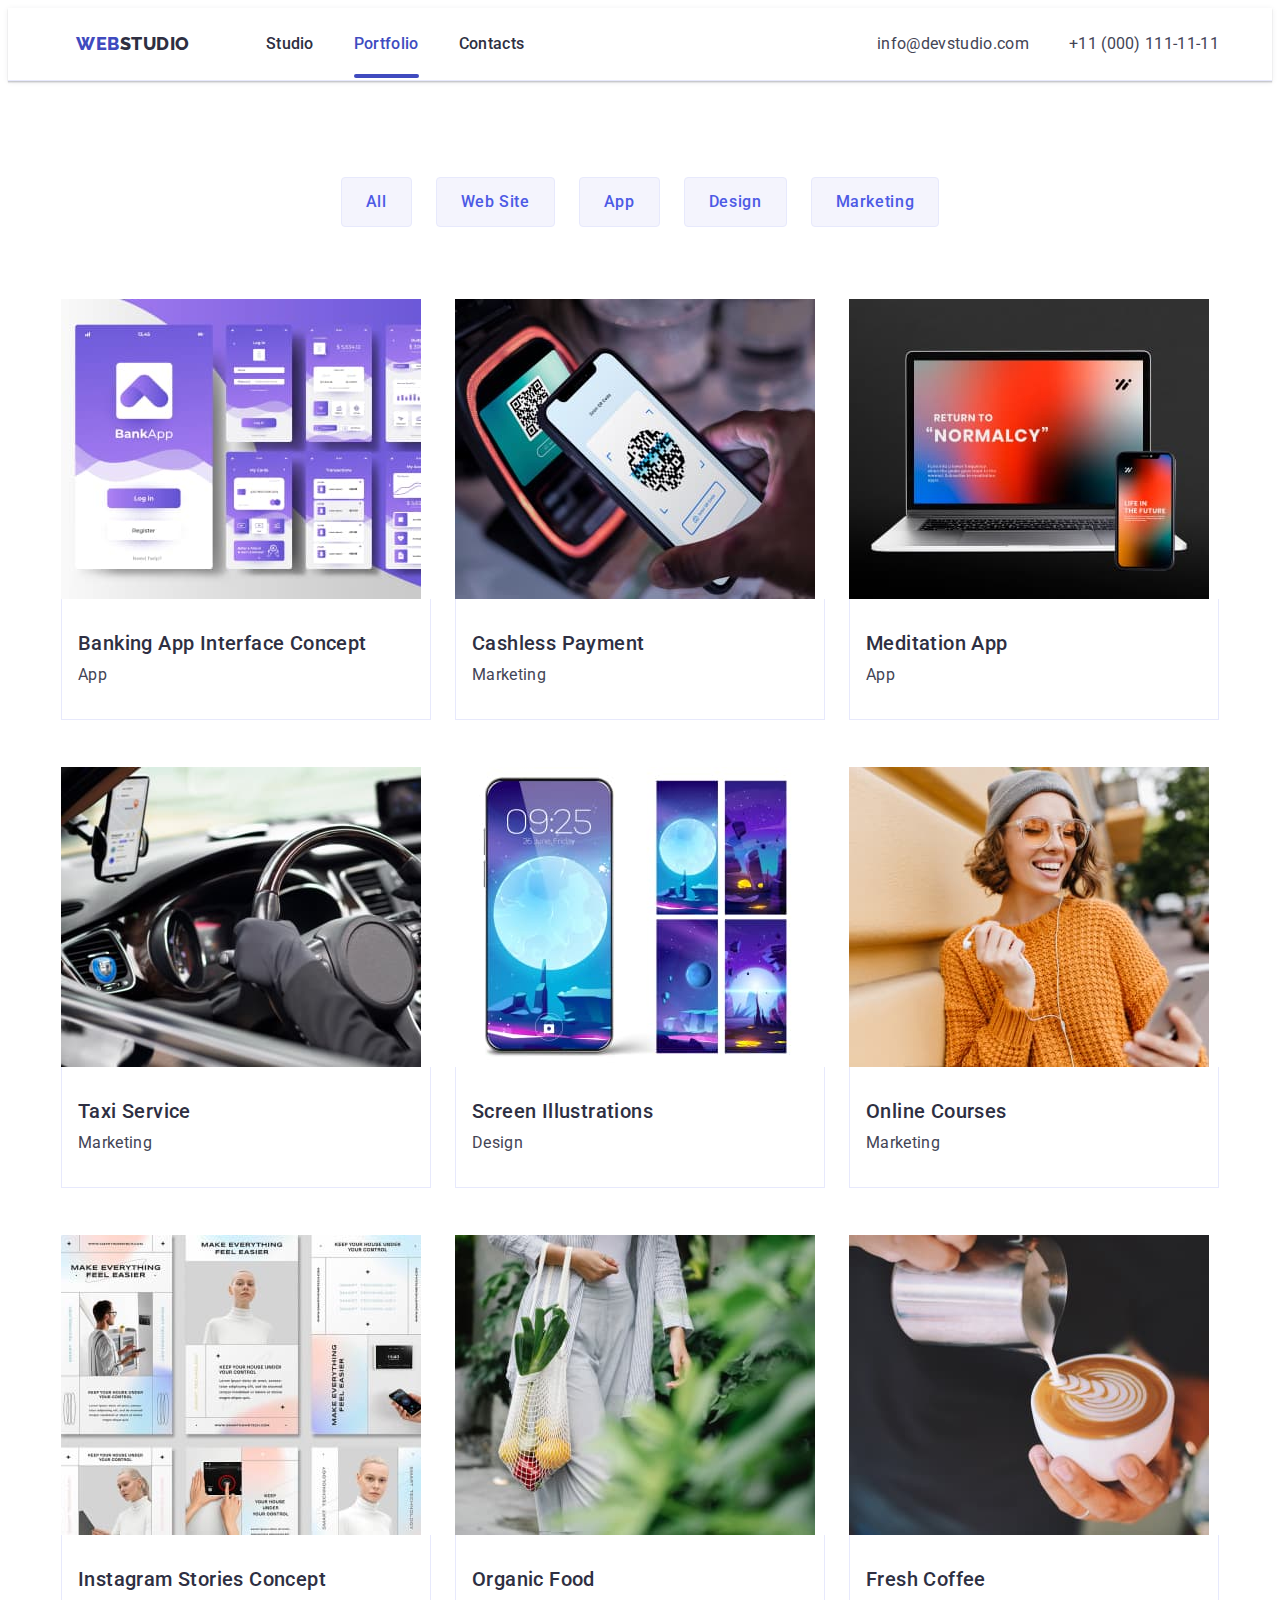
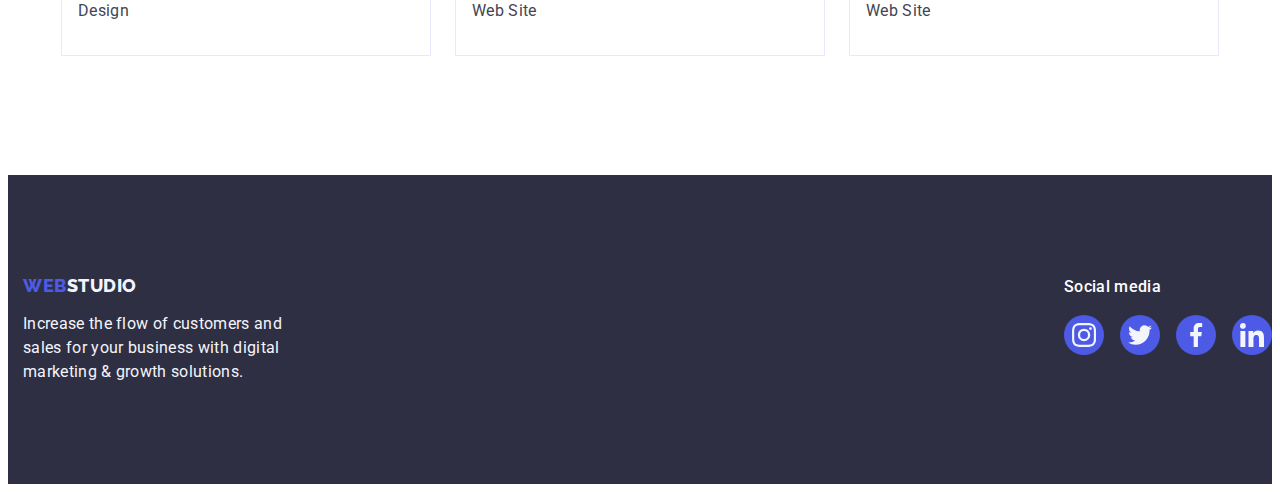
==== commit 191e8731: "виправлення помилок" ====
--- a/portfolio.html
+++ b/portfolio.html
@@ -78,127 +78,157 @@
 
           <ul class="set-list list">
             <li class="set-items">
-              <div class="set-box">
-                <a href="" class="set-link link">
-                  <div class="picture">
-                    <img
-                      src="./images/Portfolio-img/img1row1.jpg"
-                      alt="Banking App Interface Concept"
-                      width="360"
-                    />
-                    <p class="picture-text"
-                      >14 Stylish and User-Friendly App Design Concepts · Task Manager App · Calorie
-                      Tracker App · Exotic Fruit Ecommerce App · Cloud Storage App</p
-                    >
-                  </div>
-                  <div class="set-text">
-                    <h2 class="main-title">Banking App Interface Concept</h2>
-                    <p class="main-page">App</p>
-                  </div>
-                </a>
-              </div>
-            </li>
-            <li class="set-items">
-              <div class="set-box">
-                <a href="" class="link">
+              <a href="" class="set-link link">
+                <div class="picture">
+                  <img
+                    src="./images/Portfolio-img/img1row1.jpg"
+                    alt="Banking App Interface Concept"
+                    width="360"
+                  />
+                  <p class="picture-text"
+                    >14 Stylish and User-Friendly App Design Concepts · Task Manager App · Calorie
+                    Tracker App · Exotic Fruit Ecommerce App · Cloud Storage App</p
+                  >
+                </div>
+                <div class="set-text">
+                  <h2 class="main-title">Banking App Interface Concept</h2>
+                  <p class="main-page">App</p>
+                </div>
+              </a>
+            </li>
+            <li class="set-items">
+              <a href="" class="link">
+                <div class="picture">
                   <img
                     src="./images/Portfolio-img/img2row1.jpg"
                     alt="Cashless Payment"
                     width="360"
                   />
-                  <div class="set-text">
-                    <h2 class="main-title">Cashless Payment</h2>
-                    <p class="main-page">Marketing</p>
-                  </div>
-                </a>
-              </div>
-            </li>
-            <li class="set-items">
-              <div class="set-box">
-                <a href="" class="link">
+                  <p class="picture-text"
+                    >14 Stylish and User-Friendly App Design Concepts · Task Manager App · Calorie
+                    Tracker App · Exotic Fruit Ecommerce App · Cloud Storage App</p
+                  >
+                </div>
+                <div class="set-text">
+                  <h2 class="main-title">Cashless Payment</h2>
+                  <p class="main-page">Marketing</p>
+                </div>
+              </a>
+            </li>
+            <li class="set-items">
+              <a href="" class="link">
+                <div class="picture">
                   <img src="./images/Portfolio-img/img3row1.jpg" alt="Meditation App" width="360" />
-                  <div class="set-text">
-                    <h2 class="main-title">Meditation App</h2>
-                    <p class="main-page">App</p>
-                  </div>
-                </a>
-              </div>
-            </li>
-
-            <li class="set-items">
-              <div class="set-box">
-                <a href="" class="link">
+                  <p class="picture-text"
+                    >14 Stylish and User-Friendly App Design Concepts · Task Manager App · Calorie
+                    Tracker App · Exotic Fruit Ecommerce App · Cloud Storage App</p
+                  >
+                </div>
+                <div class="set-text">
+                  <h2 class="main-title">Meditation App</h2>
+                  <p class="main-page">App</p>
+                </div>
+              </a>
+            </li>
+
+            <li class="set-items">
+              <a href="" class="link">
+                <div class="picture">
                   <img src="./images/Portfolio-img/img4row2.jpg" alt="Taxi Service" width="360" />
-                  <div class="set-text">
-                    <h2 class="main-title">Taxi Service</h2>
-                    <p class="main-page">Marketing</p>
-                  </div>
-                </a>
-              </div>
-            </li>
-            <li class="set-items">
-              <div class="set-box">
-                <a href="" class="link">
+                  <p class="picture-text"
+                    >14 Stylish and User-Friendly App Design Concepts · Task Manager App · Calorie
+                    Tracker App · Exotic Fruit Ecommerce App · Cloud Storage App</p
+                  >
+                </div>
+                <div class="set-text">
+                  <h2 class="main-title">Taxi Service</h2>
+                  <p class="main-page">Marketing</p>
+                </div>
+              </a>
+            </li>
+            <li class="set-items">
+              <a href="" class="link">
+                <div class="picture">
                   <img
                     src="./images/Portfolio-img/img5row2.jpg"
                     alt="Screen Illustrations"
                     width="360"
                   />
-                  <div class="set-text">
-                    <h2 class="main-title">Screen Illustrations</h2>
-                    <p class="main-page">Design</p>
-                  </div>
-                </a>
-              </div>
-            </li>
-            <li class="set-items">
-              <div class="set-box">
-                <a href="" class="link">
+                  <p class="picture-text"
+                    >14 Stylish and User-Friendly App Design Concepts · Task Manager App · Calorie
+                    Tracker App · Exotic Fruit Ecommerce App · Cloud Storage App</p
+                  >
+                </div>
+                <div class="set-text">
+                  <h2 class="main-title">Screen Illustrations</h2>
+                  <p class="main-page">Design</p>
+                </div>
+              </a>
+            </li>
+            <li class="set-items">
+              <a href="" class="link">
+                <div class="picture">
                   <img src="./images/Portfolio-img/img6row2.jpg" alt="Online Courses" width="360" />
-                  <div class="set-text">
-                    <h2 class="main-title">Online Courses</h2>
-                    <p class="main-page">Marketing</p>
-                  </div>
-                </a>
-              </div>
-            </li>
-
-            <li class="set-items">
-              <div class="set-box">
-                <a href="" class="link">
+                  <p class="picture-text"
+                    >14 Stylish and User-Friendly App Design Concepts · Task Manager App · Calorie
+                    Tracker App · Exotic Fruit Ecommerce App · Cloud Storage App</p
+                  >
+                </div>
+                <div class="set-text">
+                  <h2 class="main-title">Online Courses</h2>
+                  <p class="main-page">Marketing</p>
+                </div>
+              </a>
+            </li>
+
+            <li class="set-items">
+              <a href="" class="link">
+                <div class="picture">
                   <img
                     src="./images/Portfolio-img/img7row3.jpg"
                     alt="Instagram Stories Concept"
                     width="360"
                   />
-                  <div class="set-text">
-                    <h2 class="main-title">Instagram Stories Concept</h2>
-                    <p class="main-page">Design</p>
-                  </div>
-                </a>
-              </div>
-            </li>
-            <li class="set-items">
-              <div class="set-box">
-                <a href="" class="link">
+                  <p class="picture-text"
+                    >14 Stylish and User-Friendly App Design Concepts · Task Manager App · Calorie
+                    Tracker App · Exotic Fruit Ecommerce App · Cloud Storage App</p
+                  >
+                </div>
+                <div class="set-text">
+                  <h2 class="main-title">Instagram Stories Concept</h2>
+                  <p class="main-page">Design</p>
+                </div>
+              </a>
+            </li>
+            <li class="set-items">
+              <a href="" class="link">
+                <div class="picture">
                   <img src="./images/Portfolio-img/img8row3.jpg" alt="Organic Food" width="360" />
-                  <div class="set-text">
-                    <h2 class="main-title">Organic Food</h2>
-                    <p class="main-page">Web Site</p>
-                  </div>
-                </a>
-              </div>
-            </li>
-            <li class="set-items">
-              <div class="set-box">
-                <a href="" class="link">
+                  <p class="picture-text"
+                    >14 Stylish and User-Friendly App Design Concepts · Task Manager App · Calorie
+                    Tracker App · Exotic Fruit Ecommerce App · Cloud Storage App</p
+                  >
+                </div>
+                <div class="set-text">
+                  <h2 class="main-title">Organic Food</h2>
+                  <p class="main-page">Web Site</p>
+                </div>
+              </a>
+            </li>
+            <li class="set-items">
+              <a href="" class="link">
+                <div class="picture">
                   <img src="./images/Portfolio-img/img9row3.jpg" alt="Fresh Coffee" width="360" />
-                  <div class="set-text">
-                    <h2 class="main-title">Fresh Coffee</h2>
-                    <p class="main-page">Web Site</p>
-                  </div>
-                </a>
-              </div>
+                  <p class="picture-text"
+                    >14 Stylish and User-Friendly App Design Concepts · Task Manager App · Calorie
+                    Tracker App · Exotic Fruit Ecommerce App · Cloud Storage App</p
+                  >
+                </div>
+                <div class="set-text">
+                  <h2 class="main-title">Fresh Coffee</h2>
+                  <p class="main-page">Web Site</p>
+                </div>
+              </a>
             </li>
           </ul>
         </div>
--- a/css/styles.css
+++ b/css/styles.css
@@ -114,7 +114,9 @@
   position: relative;
   transition: color 250ms cubic-bezier(0.4, 0, 0.2, 1);
 }
-
+.active {
+  color: var(--ocean);
+}
 .nav-link::after {
   content: ;
 
@@ -165,6 +167,7 @@
   font-weight: 400;
   letter-spacing: 0.02em;
   color: var(--text);
+  transition: color 250ms cubic-bezier(0.4, 0, 0.2, 1);
 }
 
 .address-link:hover,
@@ -230,6 +233,7 @@
   border: none;
   border-radius: 4px;
   background-color: 250ms cubic-bezier(0.4, 0, 0.2, 1);
+  transition: background-color 250ms cubic-bezier(0.4, 0, 0.2, 1);
 }
 
 .btn:hover,
@@ -386,6 +390,7 @@
   display: flex;
   align-items: center;
   justify-content: center;
+  transition: background-color 250ms cubic-bezier(0.4, 0, 0.2, 1);
 }
 
 .social-link:hover,
@@ -504,6 +509,10 @@
   width: 100%;
   transform: translateY(100%);
   transition: transform 250ms cubic-bezier(0.4, 0, 0.2, 1);
+}
+.set-link:hover .picture-text,
+.set-link:focus .picture-text {
+  transform: translateY(0%);
 }
 
 .set-text {
@@ -718,7 +727,7 @@
   transition: fill 250ms cubic-bezier(0.4, 0, 0.2, 1);
 }
 
-.modal-icon:hover,
-.modal-icon:focus {
+.modal-button:hover .modal-icon,
+.modal-button:focus .modal-icon {
   fill: #ffffff;
 }
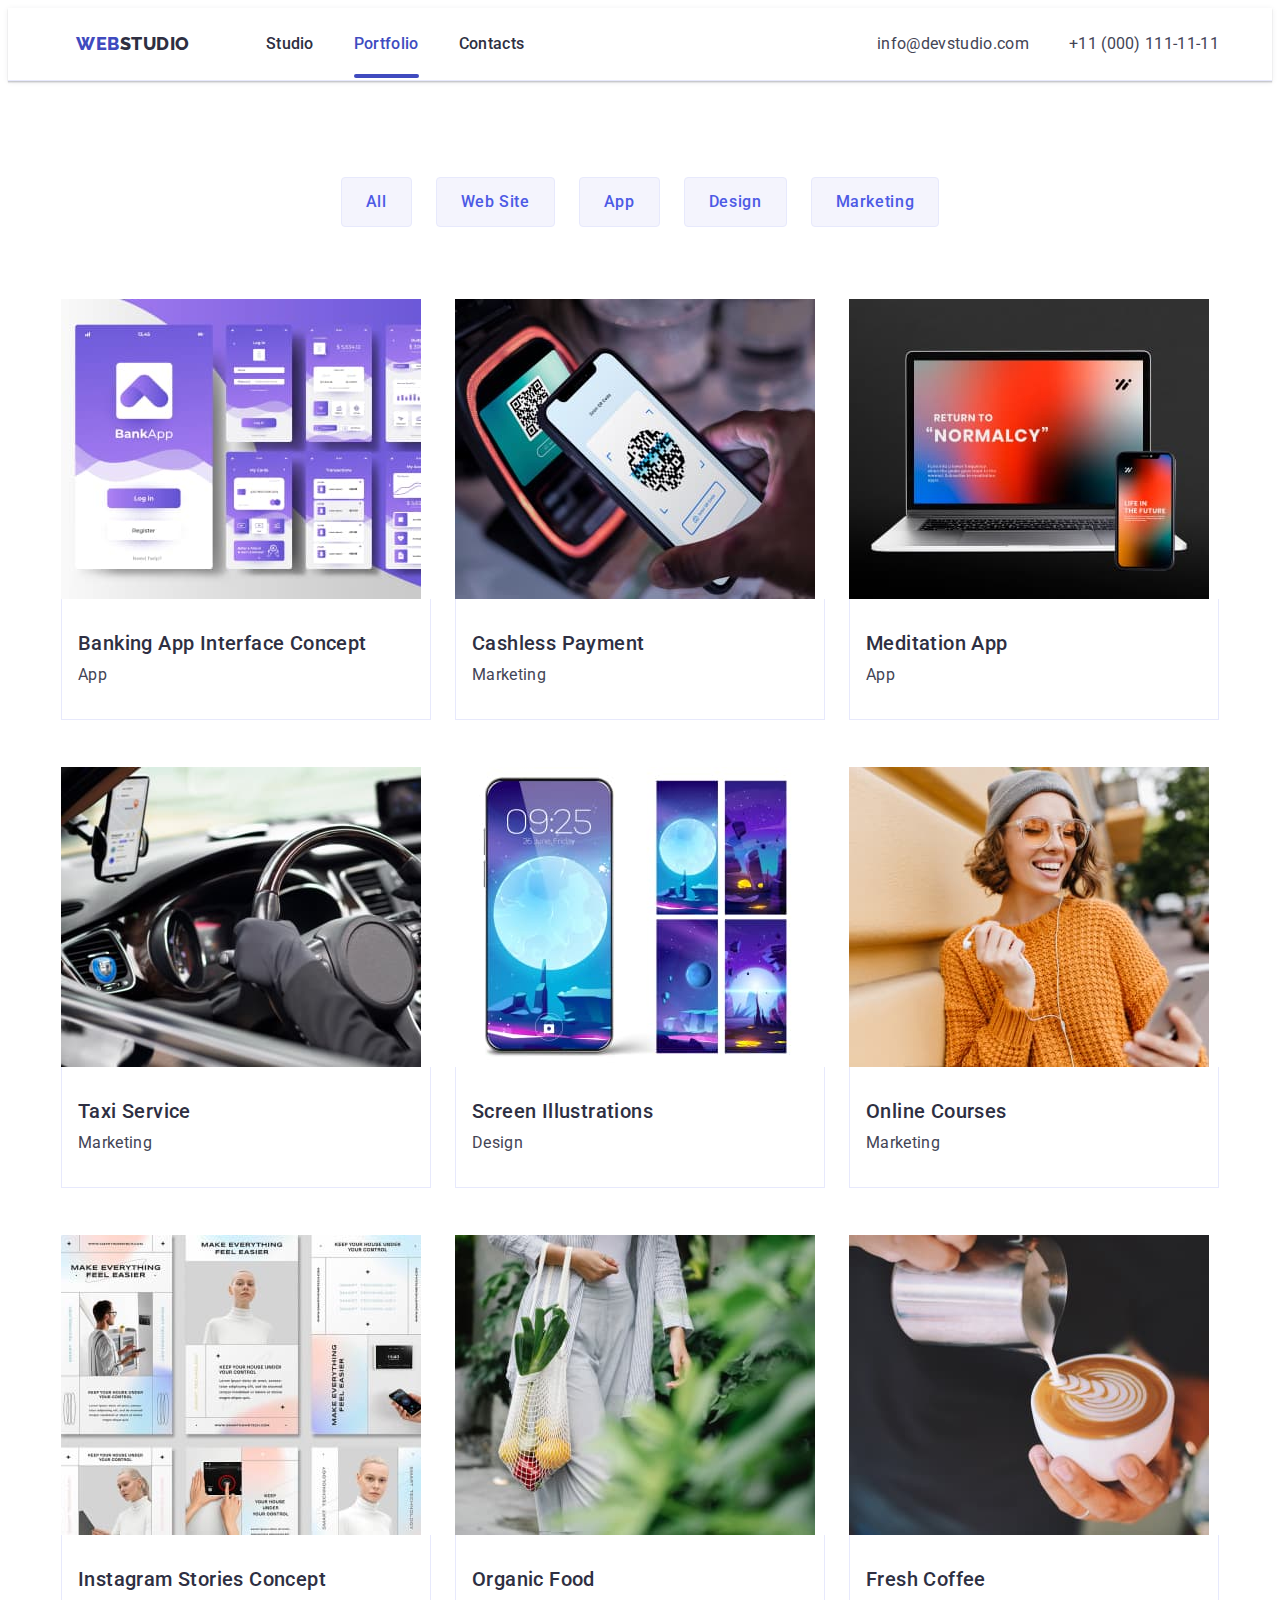
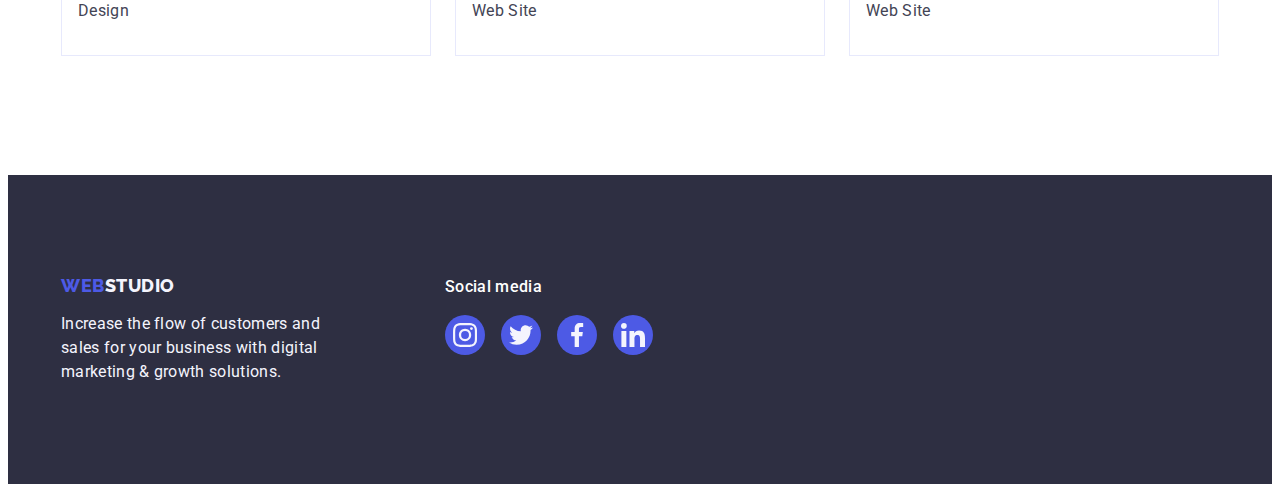
==== commit 9fdeeced: "доопрацювання" ====
--- a/portfolio.html
+++ b/portfolio.html
@@ -236,8 +236,8 @@
     </main>
 
     <footer class="foot">
-      <div class="footer-content">
-        <div class="footer-box container">
+      <div class="footer-content container">
+        <div class="footer-box">
           <a class="logo-foot link" href="./index.html"
             >Web<span class="word-color">Studio</span></a
           >
